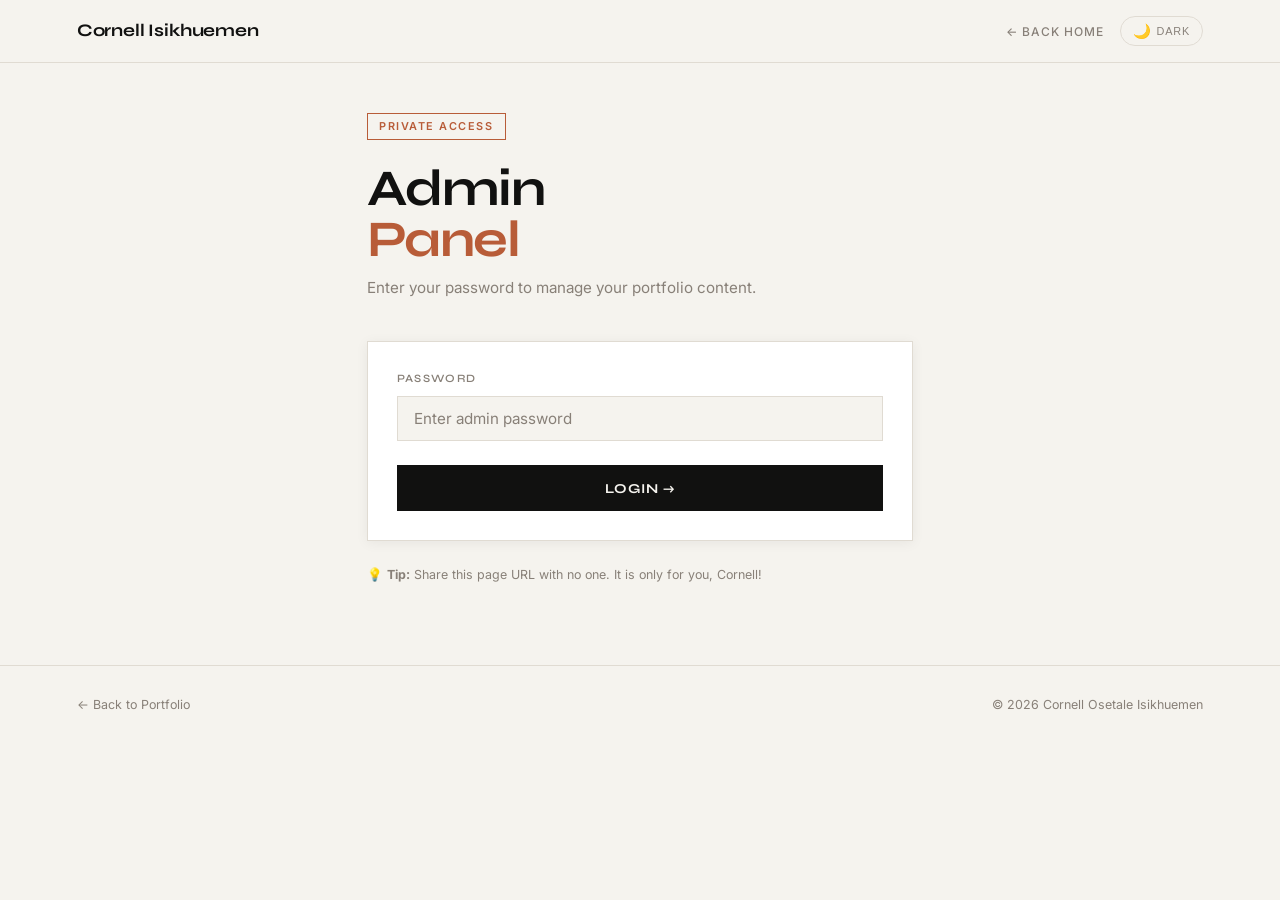
==== admin.html @ 1ab8e431 "Add files via upload" ====
<!DOCTYPE html>
<html lang="en" data-theme="light">
<head>
  <meta charset="UTF-8" />
  <meta name="viewport" content="width=device-width, initial-scale=1.0" />
  <title>Admin Panel | Korncept</title>
  <!-- No index by search engines -->
  <meta name="robots" content="noindex, nofollow" />
  <link href="https://fonts.googleapis.com/css2?family=Syne:wght@400;500;600;700&family=Inter:wght@300;400;500&display=swap" rel="stylesheet" />

  <style>
    :root {
      --ink:        #111110;
      --paper:      #f5f3ee;
      --surface:    #ffffff;
      --accent:     #b85c38;
      --accent-dim: rgba(184,92,56,0.08);
      --muted:      #888078;
      --rule:       #e0dbd2;
      --nav-bg:     rgba(245,243,238,0.94);
      --ok:         #1e6641; --ok-bg: #edf7f1;
      --bad:        #7a1e1e; --bad-bg: #fdeaea;
      --display: 'Syne', system-ui, sans-serif;
      --body:    'Inter', system-ui, sans-serif;
      --shadow:  0 2px 12px rgba(0,0,0,0.06);
    }
    [data-theme="dark"] {
      --ink:        #f0ece3; --paper:   #0d0d0c; --surface: #1a1917;
      --accent:     #d4764e; --accent-dim: rgba(212,118,78,0.1);
      --muted:      #8a8278; --rule:    #2a2926; --nav-bg:  rgba(13,13,12,0.94);
      --ok:  #3aaa6a; --ok-bg:  #0d2318;
      --bad: #d45050; --bad-bg: #200c0c;
    }
    *, *::before, *::after { box-sizing: border-box; margin: 0; padding: 0; }
    html { scroll-behavior: smooth; }
    body { background: var(--paper); color: var(--ink); font-family: var(--body); font-size: 16px; line-height: 1.6; transition: background 0.3s, color 0.3s; min-height: 100vh; }

    /* ── NAV ── */
    nav { position: fixed; top: 0; left: 0; right: 0; display: flex; justify-content: space-between; align-items: center; padding: 1rem 6vw; background: var(--nav-bg); backdrop-filter: blur(10px); border-bottom: 1px solid var(--rule); z-index: 100; }
    .nav-logo { font-family: var(--display); font-size: 1.1rem; font-weight: 700; color: var(--ink); text-decoration: none; letter-spacing: -0.01em; }
    .nav-right { display: flex; align-items: center; gap: 1rem; }
    .nav-back { font-size: 0.75rem; font-weight: 500; letter-spacing: 0.08em; text-transform: uppercase; color: var(--muted); text-decoration: none; transition: color 0.2s; }
    .nav-back:hover { color: var(--accent); }
    .theme-toggle { background: none; border: 1px solid var(--rule); border-radius: 100px; padding: 0.35rem 0.75rem; cursor: pointer; font-size: 0.9rem; color: var(--ink); display: flex; align-items: center; gap: 0.35rem; transition: border-color 0.2s; }
    .theme-toggle:hover { border-color: var(--accent); }
    .toggle-label { font-size: 0.68rem; font-weight: 500; letter-spacing: 0.08em; text-transform: uppercase; color: var(--muted); }

    /* ── LAYOUT ── */
    main { padding: 7rem 6vw 5rem; max-width: 700px; margin: 0 auto; }

    /* ── LOGIN SCREEN ── */
    .screen { display: none; }
    .screen.active { display: block; }

    .page-tag { display: inline-block; font-size: 0.68rem; font-weight: 600; letter-spacing: 0.14em; text-transform: uppercase; color: var(--accent); border: 1px solid var(--accent); padding: 0.25rem 0.7rem; margin-bottom: 1.4rem; }
    .page-title { font-family: var(--display); font-size: clamp(2rem, 7vw, 3.2rem); font-weight: 700; letter-spacing: -0.03em; line-height: 1; margin-bottom: 0.7rem; }
    .page-title .accent { color: var(--accent); }
    .page-sub { font-size: 0.95rem; color: var(--muted); margin-bottom: 2.5rem; }

    /* ── CARD ── */
    .card { background: var(--surface); border: 1px solid var(--rule); padding: 1.8rem; margin-bottom: 1.5rem; box-shadow: var(--shadow); }

    /* ── FORM ELEMENTS ── */
    .field-label { font-family: var(--display); font-size: 0.7rem; font-weight: 600; letter-spacing: 0.12em; text-transform: uppercase; color: var(--muted); margin-bottom: 0.5rem; display: block; }
    .field-input { width: 100%; background: var(--paper); border: 1px solid var(--rule); color: var(--ink); font-family: var(--body); font-size: 0.95rem; padding: 0.75rem 1rem; outline: none; transition: border-color 0.2s; margin-bottom: 1rem; }
    .field-input:focus { border-color: var(--accent); }
    .field-input::placeholder { color: var(--muted); }
    textarea.field-input { resize: vertical; min-height: 80px; }

    /* ── BUTTONS ── */
    .btn-primary { width: 100%; padding: 0.9rem; background: var(--ink); color: var(--paper); font-family: var(--display); font-size: 0.85rem; font-weight: 700; letter-spacing: 0.06em; text-transform: uppercase; border: none; cursor: pointer; transition: background 0.2s; margin-top: 0.5rem; }
    .btn-primary:hover { background: var(--accent); }
    .btn-secondary { padding: 0.6rem 1.2rem; background: none; border: 1px solid var(--rule); color: var(--muted); font-family: var(--display); font-size: 0.72rem; font-weight: 600; letter-spacing: 0.08em; text-transform: uppercase; cursor: pointer; transition: all 0.2s; }
    .btn-secondary:hover { border-color: var(--accent); color: var(--accent); }
    .btn-danger { border-color: var(--bad); color: var(--bad); }
    .btn-danger:hover { background: var(--bad); color: white; border-color: var(--bad); }

    /* ── ALERT ── */
    .alert { padding: 0.8rem 1rem; font-size: 0.85rem; border-left: 3px solid; margin-bottom: 1rem; display: none; }
    .alert.visible { display: block; }
    .alert-ok  { background: var(--ok-bg);  border-color: var(--ok);  color: var(--ok); }
    .alert-bad { background: var(--bad-bg); border-color: var(--bad); color: var(--bad); }

    /* ── TABS ── */
    .tabs { display: flex; border-bottom: 1px solid var(--rule); margin-bottom: 2rem; }
    .tab-btn { background: none; border: none; border-bottom: 2px solid transparent; padding: 0.7rem 1.2rem; font-family: var(--display); font-size: 0.75rem; font-weight: 600; letter-spacing: 0.08em; text-transform: uppercase; color: var(--muted); cursor: pointer; margin-bottom: -1px; transition: all 0.2s; }
    .tab-btn.active { color: var(--accent); border-bottom-color: var(--accent); }
    .tab-panel { display: none; }
    .tab-panel.active { display: block; }

    /* ── SECTION TITLE ── */
    .section-title { font-family: var(--display); font-size: 1rem; font-weight: 700; letter-spacing: -0.02em; margin-bottom: 1.2rem; color: var(--ink); }

    /* ── IMAGE PREVIEW ── */
    .img-preview { width: 100%; aspect-ratio: 16/9; background: var(--paper); border: 1px dashed var(--rule); display: flex; align-items: center; justify-content: center; margin-bottom: 1rem; overflow: hidden; cursor: pointer; transition: border-color 0.2s; }
    .img-preview:hover { border-color: var(--accent); }
    .img-preview img { width: 100%; height: 100%; object-fit: cover; display: block; }
    .img-preview-placeholder { text-align: center; color: var(--muted); font-size: 0.85rem; }
    .img-preview-placeholder span { font-size: 2rem; display: block; margin-bottom: 0.5rem; }

    /* ── CATEGORY PILLS ── */
    .pill-row { display: flex; gap: 0.4rem; flex-wrap: wrap; margin-bottom: 1rem; }
    .pill { padding: 0.35rem 0.8rem; background: var(--paper); border: 1px solid var(--rule); color: var(--muted); font-family: var(--display); font-size: 0.68rem; font-weight: 600; letter-spacing: 0.08em; text-transform: uppercase; cursor: pointer; transition: all 0.15s; }
    .pill:hover { border-color: var(--accent); color: var(--accent); }
    .pill.active { background: var(--accent); border-color: var(--accent); color: white; }

    /* ── ITEMS LIST ── */
    .items-list { display: flex; flex-direction: column; gap: 0.8rem; }
    .item-row { display: flex; justify-content: space-between; align-items: center; padding: 0.9rem 1rem; background: var(--surface); border: 1px solid var(--rule); gap: 1rem; }
    .item-info { flex: 1; min-width: 0; }
    .item-name { font-family: var(--display); font-size: 0.9rem; font-weight: 600; white-space: nowrap; overflow: hidden; text-overflow: ellipsis; }
    .item-meta { font-size: 0.72rem; color: var(--muted); margin-top: 0.2rem; }
    .item-thumb { width: 52px; height: 52px; object-fit: cover; flex-shrink: 0; border: 1px solid var(--rule); }
    .item-actions { display: flex; gap: 0.4rem; flex-shrink: 0; }

    /* ── LINK ITEMS ── */
    .link-row { display: flex; justify-content: space-between; align-items: center; padding: 0.9rem 1rem; background: var(--surface); border: 1px solid var(--rule); gap: 1rem; }
    .link-info { flex: 1; min-width: 0; }
    .link-name { font-family: var(--display); font-size: 0.9rem; font-weight: 600; }
    .link-url  { font-size: 0.72rem; color: var(--accent); white-space: nowrap; overflow: hidden; text-overflow: ellipsis; }

    /* ── EMPTY STATE ── */
    .empty-state { text-align: center; padding: 2.5rem; color: var(--muted); font-size: 0.85rem; font-style: italic; border: 1px dashed var(--rule); }

    /* ── LOGOUT ── */
    .logout-row { display: flex; justify-content: space-between; align-items: center; margin-top: 3rem; padding-top: 1.5rem; border-top: 1px solid var(--rule); }
    .logout-info { font-size: 0.8rem; color: var(--muted); }

    footer { border-top: 1px solid var(--rule); padding: 1.8rem 6vw; display: flex; justify-content: space-between; align-items: center; font-size: 0.78rem; color: var(--muted); }
    :focus-visible { outline: 2px solid var(--accent); outline-offset: 3px; }
    .hidden { display: none !important; }
  </style>
</head>
<body>

  <nav>
    <a href="index.html" class="nav-logo">Cornell Isikhuemen</a>
    <div class="nav-right">
      <a href="index.html" class="nav-back">← Back Home</a>
      <button class="theme-toggle" id="themeToggle" aria-label="Toggle dark mode">
        <span id="themeIcon" aria-hidden="true">🌙</span>
        <span class="toggle-label" id="themeLabel">Dark</span>
      </button>
    </div>
  </nav>

  <main>

    <!-- ══ LOGIN SCREEN ══ -->
    <div class="screen active" id="screen-login">
      <div class="page-tag">Private Access</div>
      <h1 class="page-title">Admin<br/><span class="accent">Panel</span></h1>
      <p class="page-sub">Enter your password to manage your portfolio content.</p>

      <div class="card">
        <div class="alert alert-bad" id="login-error">❌ Incorrect password. Please try again.</div>
        <label class="field-label" for="passwordInput">Password</label>
        <input class="field-input" type="password" id="passwordInput" placeholder="Enter admin password" aria-label="Admin password" />
        <button class="btn-primary" onclick="login()">Login →</button>
      </div>

      <p style="font-size:0.78rem; color:var(--muted); margin-top:1rem;">
        💡 <strong>Tip:</strong> Share this page URL with no one. It is only for you, Cornell!
      </p>
    </div>

    <!-- ══ ADMIN DASHBOARD ══ -->
    <div class="screen" id="screen-admin">
      <div class="page-tag">Admin Dashboard</div>
      <h1 class="page-title">Manage<br/><span class="accent">Content</span></h1>
      <p class="page-sub">Add new portfolio items, links, and manage your existing content below.</p>

      <!-- TABS -->
      <div class="tabs">
        <button class="tab-btn active" onclick="switchTab('portfolio')" id="tab-portfolio">🖼️ Portfolio</button>
        <button class="tab-btn" onclick="switchTab('links')"     id="tab-links">🔗 Links</button>
        <button class="tab-btn" onclick="switchTab('manage')"    id="tab-manage">⚙️ Manage</button>
      </div>

      <!-- ── PORTFOLIO TAB ── -->
      <div class="tab-panel active" id="panel-portfolio">
        <div class="section-title">Add New Portfolio Item</div>
        <div class="card">

          <!-- Image upload -->
          <label class="field-label">Portfolio Image</label>
          <div class="img-preview" id="imgPreview" onclick="document.getElementById('imgUpload').click()" aria-label="Click to upload image">
            <div class="img-preview-placeholder">
              <span>📸</span>
              Click to upload an image
            </div>
          </div>
          <input type="file" id="imgUpload" accept="image/*" class="hidden" onchange="previewImage(event)" aria-label="Upload portfolio image" />

          <label class="field-label" for="itemTitle">Title</label>
          <input class="field-input" type="text" id="itemTitle" placeholder="e.g. Brand Identity — Korncept" />

          <label class="field-label">Category</label>
          <div class="pill-row" id="categoryPills" role="group" aria-label="Select category">
            <button class="pill active" data-cat="photography"  onclick="selectCat(this)">Photography</button>
            <button class="pill"        data-cat="design"       onclick="selectCat(this)">Graphic Design</button>
            <button class="pill"        data-cat="research"     onclick="selectCat(this)">Research</button>
            <button class="pill"        data-cat="dev"          onclick="selectCat(this)">Development</button>
          </div>

          <label class="field-label" for="itemCaption">Caption / Description</label>
          <textarea class="field-input" id="itemCaption" placeholder="Short description shown in the lightbox..."></textarea>

          <div class="alert alert-ok"  id="portfolio-success">✅ Portfolio item added successfully!</div>
          <div class="alert alert-bad" id="portfolio-error">❌ Please fill in the title and upload an image.</div>

          <button class="btn-primary" onclick="addPortfolioItem()">Add to Portfolio →</button>
        </div>

        <!-- HOW IT WORKS NOTE -->
        <div class="card" style="background:var(--accent-dim); border-color:var(--accent);">
          <div class="section-title" style="color:var(--accent);">📌 How Adding Works</div>
          <p style="font-size:0.85rem; color:var(--muted); line-height:1.7;">
            When you add a portfolio item here, it saves to your browser's local storage and appears on your homepage immediately when you visit it from <strong>this same device and browser.</strong><br/><br/>
            To make it permanent for all visitors, download the generated code snippet below and add it to your <code>index.html</code> on GitHub. I'll generate it for you automatically! 😄
          </p>
        </div>

        <!-- GENERATED SNIPPET -->
        <div id="snippetSection" class="hidden">
          <div class="section-title">Generated Code Snippet</div>
          <div class="card">
            <p style="font-size:0.82rem;color:var(--muted);margin-bottom:1rem;">Copy this and add it inside the <code>.portfolio-grid</code> div in your <code>index.html</code>:</p>
            <textarea class="field-input" id="snippetOutput" rows="8" readonly style="font-family:monospace;font-size:0.75rem;"></textarea>
            <button class="btn-secondary" onclick="copySnippet()" style="margin-top:0.8rem;">📋 Copy Snippet</button>
          </div>
        </div>
      </div>

      <!-- ── LINKS TAB ── -->
      <div class="tab-panel" id="panel-links">
        <div class="section-title">Add New Link</div>
        <div class="card">
          <label class="field-label" for="linkName">Link Name</label>
          <input class="field-input" type="text" id="linkName" placeholder="e.g. My Behance Profile" />

          <label class="field-label" for="linkUrl">URL</label>
          <input class="field-input" type="url" id="linkUrl" placeholder="https://behance.net/yourprofile" />

          <label class="field-label" for="linkDesc">Description (optional)</label>
          <input class="field-input" type="text" id="linkDesc" placeholder="e.g. View my graphic design portfolio" />

          <label class="field-label">Link Type</label>
          <div class="pill-row" id="linkTypePills" role="group" aria-label="Select link type">
            <button class="pill active" data-type="social"    onclick="selectLinkType(this)">Social Media</button>
            <button class="pill"        data-type="portfolio" onclick="selectLinkType(this)">Portfolio</button>
            <button class="pill"        data-type="research"  onclick="selectLinkType(this)">Research</button>
            <button class="pill"        data-type="other"     onclick="selectLinkType(this)">Other</button>
          </div>

          <div class="alert alert-ok"  id="link-success">✅ Link saved successfully!</div>
          <div class="alert alert-bad" id="link-error">❌ Please enter a name and valid URL.</div>

          <button class="btn-primary" onclick="addLink()">Save Link →</button>
        </div>

        <!-- SAVED LINKS -->
        <div class="section-title" style="margin-top:2rem;">Saved Links</div>
        <div id="linksList">
          <div class="empty-state">No links saved yet — add your first one above!</div>
        </div>
      </div>

      <!-- ── MANAGE TAB ── -->
      <div class="tab-panel" id="panel-manage">
        <div class="section-title">Portfolio Items</div>
        <div id="manageList">
          <div class="empty-state">No items added yet — go to the Portfolio tab to add your first item!</div>
        </div>

        <div style="margin-top:2.5rem; padding-top:1.5rem; border-top:1px solid var(--rule);">
          <div class="section-title" style="color:var(--bad);">Danger Zone</div>
          <p style="font-size:0.82rem;color:var(--muted);margin-bottom:1rem;">Clear all admin-added content from this browser. This cannot be undone!</p>
          <button class="btn-secondary btn-danger" onclick="clearAll()">🗑️ Clear All Admin Content</button>
        </div>
      </div>

      <!-- LOGOUT -->
      <div class="logout-row">
        <span class="logout-info">Logged in as Cornell Isikhuemen</span>
        <button class="btn-secondary btn-danger" onclick="logout()">Logout</button>
      </div>
    </div>

  </main>

  <footer>
    <a href="index.html" style="color:var(--muted);text-decoration:none;font-size:0.78rem;transition:color 0.2s" onmouseover="this.style.color='var(--accent)'" onmouseout="this.style.color='var(--muted)'">← Back to Portfolio</a>
    <span>© 2026 Cornell Osetale Isikhuemen</span>
  </footer>

  <script>

    /* ══ THEME ══ */
    const html = document.documentElement;
    const savedTheme = localStorage.getItem('theme') || 'light';
    html.setAttribute('data-theme', savedTheme);
    updateToggleUI(savedTheme);
    document.getElementById('themeToggle').addEventListener('click', () => {
      const next = html.getAttribute('data-theme') === 'light' ? 'dark' : 'light';
      html.setAttribute('data-theme', next);
      localStorage.setItem('theme', next);
      updateToggleUI(next);
    });
    function updateToggleUI(t) {
      document.getElementById('themeIcon').textContent  = t === 'dark' ? '☀️' : '🌙';
      document.getElementById('themeLabel').textContent = t === 'dark' ? 'Light' : 'Dark';
    }

    /* ══ PASSWORD ══ */
    // Change this to your own password!
    const ADMIN_PASSWORD = 'Korncept2026';

    function login() {
      const pw = document.getElementById('passwordInput').value;
      if (pw === ADMIN_PASSWORD) {
        localStorage.setItem('admin_auth', 'true');
        showScreen('screen-admin');
        renderAll();
      } else {
        document.getElementById('login-error').classList.add('visible');
        document.getElementById('passwordInput').value = '';
      }
    }

    // Allow Enter key to login
    document.getElementById('passwordInput').addEventListener('keydown', e => {
      if (e.key === 'Enter') login();
    });

    function logout() {
      if (!confirm('Are you sure you want to logout?')) return;
      localStorage.removeItem('admin_auth');
      showScreen('screen-login');
    }

    // Auto-login if already authenticated
    if (localStorage.getItem('admin_auth') === 'true') {
      showScreen('screen-admin');
      renderAll();
    }

    /* ══ SCREEN SWITCH ══ */
    function showScreen(id) {
      document.querySelectorAll('.screen').forEach(s => s.classList.remove('active'));
      document.getElementById(id).classList.add('active');
    }

    /* ══ TABS ══ */
    function switchTab(tab) {
      document.querySelectorAll('.tab-btn').forEach(b => b.classList.remove('active'));
      document.querySelectorAll('.tab-panel').forEach(p => p.classList.remove('active'));
      document.getElementById('tab-' + tab).classList.add('active');
      document.getElementById('panel-' + tab).classList.add('active');
      if (tab === 'manage') renderManage();
    }

    /* ══ CATEGORY PILLS ══ */
    let selectedCat = 'photography';
    function selectCat(el) {
      document.querySelectorAll('#categoryPills .pill').forEach(p => p.classList.remove('active'));
      el.classList.add('active');
      selectedCat = el.getAttribute('data-cat');
    }

    let selectedLinkType = 'social';
    function selectLinkType(el) {
      document.querySelectorAll('#linkTypePills .pill').forEach(p => p.classList.remove('active'));
      el.classList.add('active');
      selectedLinkType = el.getAttribute('data-type');
    }

    /* ══ IMAGE PREVIEW ══ */
    let uploadedImageData = null;
    let uploadedImageName = '';

    function previewImage(event) {
      const file = event.target.files[0];
      if (!file) return;
      uploadedImageName = file.name;
      const reader = new FileReader();
      reader.onload = (e) => {
        uploadedImageData = e.target.result;
        const preview = document.getElementById('imgPreview');
        preview.innerHTML = '<img src="' + uploadedImageData + '" alt="Preview" />';
      };
      reader.readAsDataURL(file);
    }

    /* ══ ADD PORTFOLIO ITEM ══ */
    function addPortfolioItem() {
      const title   = document.getElementById('itemTitle').value.trim();
      const caption = document.getElementById('itemCaption').value.trim();

      hideAlerts('portfolio');

      if (!title || !uploadedImageData) {
        document.getElementById('portfolio-error').classList.add('visible');
        return;
      }

      const items = getItems();
      const id    = 'item_' + Date.now();

      items.push({
        id, title, caption,
        category: selectedCat,
        image: uploadedImageData,
        imageName: uploadedImageName,
        createdAt: new Date().toLocaleDateString()
      });

      saveItems(items);
      generateSnippet(items[items.length - 1]);

      // Reset form
      document.getElementById('itemTitle').value   = '';
      document.getElementById('itemCaption').value = '';
      document.getElementById('imgPreview').innerHTML = '<div class="img-preview-placeholder"><span>📸</span>Click to upload an image</div>';
      document.getElementById('imgUpload').value   = '';
      uploadedImageData = null;
      uploadedImageName = '';

      document.getElementById('portfolio-success').classList.add('visible');
      setTimeout(() => hideAlerts('portfolio'), 4000);
    }

    /* ══ GENERATE CODE SNIPPET ══ */
    function generateSnippet(item) {
      const catLabels = { photography:'Photography', design:'Graphic Design', research:'Research', dev:'Development' };
      const snippet = `<div class="portfolio-card reveal" data-category="${item.category}" data-img="images/${item.imageName}" data-caption="${item.caption || item.title}" aria-label="View ${item.title}">
  <div class="portfolio-thumb">
    <img src="images/${item.imageName}" alt="${item.title}" />
  </div>
  <div class="portfolio-info">
    <div class="portfolio-category">${catLabels[item.category] || item.category}</div>
    <div class="portfolio-title">${item.title}</div>
  </div>
</div>`;

      document.getElementById('snippetOutput').value = snippet;
      document.getElementById('snippetSection').classList.remove('hidden');
      document.getElementById('snippetSection').scrollIntoView({ behavior: 'smooth' });
    }

    function copySnippet() {
      const ta = document.getElementById('snippetOutput');
      ta.select();
      document.execCommand('copy');
      alert('✅ Snippet copied! Paste it into your index.html portfolio grid.');
    }

    /* ══ ADD LINK ══ */
    function addLink() {
      const name = document.getElementById('linkName').value.trim();
      const url  = document.getElementById('linkUrl').value.trim();
      const desc = document.getElementById('linkDesc').value.trim();

      hideAlerts('link');

      if (!name || !url || !url.startsWith('http')) {
        document.getElementById('link-error').classList.add('visible');
        return;
      }

      const links = getLinks();
      links.push({ id: 'link_' + Date.now(), name, url, desc, type: selectedLinkType, createdAt: new Date().toLocaleDateString() });
      saveLinks(links);
      renderLinks();

      document.getElementById('linkName').value = '';
      document.getElementById('linkUrl').value  = '';
      document.getElementById('linkDesc').value = '';

      document.getElementById('link-success').classList.add('visible');
      setTimeout(() => hideAlerts('link'), 3000);
    }

    /* ══ RENDER LINKS ══ */
    function renderLinks() {
      const links = getLinks();
      const el    = document.getElementById('linksList');
      if (!links.length) {
        el.innerHTML = '<div class="empty-state">No links saved yet — add your first one above!</div>';
        return;
      }
      el.innerHTML = links.map(l => `
        <div class="link-row">
          <div class="link-info">
            <div class="link-name">${l.name}</div>
            <div class="link-url">${l.url}</div>
            ${l.desc ? '<div style="font-size:0.72rem;color:var(--muted);margin-top:0.2rem;">' + l.desc + '</div>' : ''}
          </div>
          <div style="display:flex;gap:0.4rem;flex-shrink:0;">
            <a href="${l.url}" target="_blank" rel="noopener" class="btn-secondary" style="text-decoration:none;">Visit</a>
            <button class="btn-secondary btn-danger" onclick="deleteLink('${l.id}')">✕</button>
          </div>
        </div>
      `).join('');
    }

    function deleteLink(id) {
      if (!confirm('Delete this link?')) return;
      saveLinks(getLinks().filter(l => l.id !== id));
      renderLinks();
    }

    /* ══ RENDER MANAGE ══ */
    function renderManage() {
      const items = getItems();
      const el    = document.getElementById('manageList');
      if (!items.length) {
        el.innerHTML = '<div class="empty-state">No items added yet — go to the Portfolio tab to add your first item!</div>';
        return;
      }
      el.innerHTML = items.map(item => `
        <div class="item-row">
          <img class="item-thumb" src="${item.image}" alt="${item.title}" />
          <div class="item-info">
            <div class="item-name">${item.title}</div>
            <div class="item-meta">${item.category} · Added ${item.createdAt}</div>
          </div>
          <div class="item-actions">
            <button class="btn-secondary" onclick="reSnippet('${item.id}')">Code</button>
            <button class="btn-secondary btn-danger" onclick="deleteItem('${item.id}')">✕</button>
          </div>
        </div>
      `).join('');
    }

    function deleteItem(id) {
      if (!confirm('Remove this portfolio item?')) return;
      saveItems(getItems().filter(i => i.id !== id));
      renderManage();
    }

    function reSnippet(id) {
      const item = getItems().find(i => i.id === id);
      if (item) { generateSnippet(item); switchTab('portfolio'); }
    }

    /* ══ CLEAR ALL ══ */
    function clearAll() {
      if (!confirm('Are you absolutely sure? This will delete ALL admin-added items and links from this browser!')) return;
      localStorage.removeItem('admin_portfolio_items');
      localStorage.removeItem('admin_links');
      renderManage();
      renderLinks();
      alert('All admin content cleared.');
    }

    /* ══ STORAGE ══ */
    function getItems()    { return JSON.parse(localStorage.getItem('admin_portfolio_items') || '[]'); }
    function saveItems(d)  { localStorage.setItem('admin_portfolio_items', JSON.stringify(d)); }
    function getLinks()    { return JSON.parse(localStorage.getItem('admin_links') || '[]'); }
    function saveLinks(d)  { localStorage.setItem('admin_links', JSON.stringify(d)); }

    function renderAll()   { renderLinks(); renderManage(); }

    /* ══ HIDE ALERTS ══ */
    function hideAlerts(prefix) {
      document.getElementById(prefix + '-success')?.classList.remove('visible');
      document.getElementById(prefix + '-error')?.classList.remove('visible');
    }

  </script>
</body>
</html>
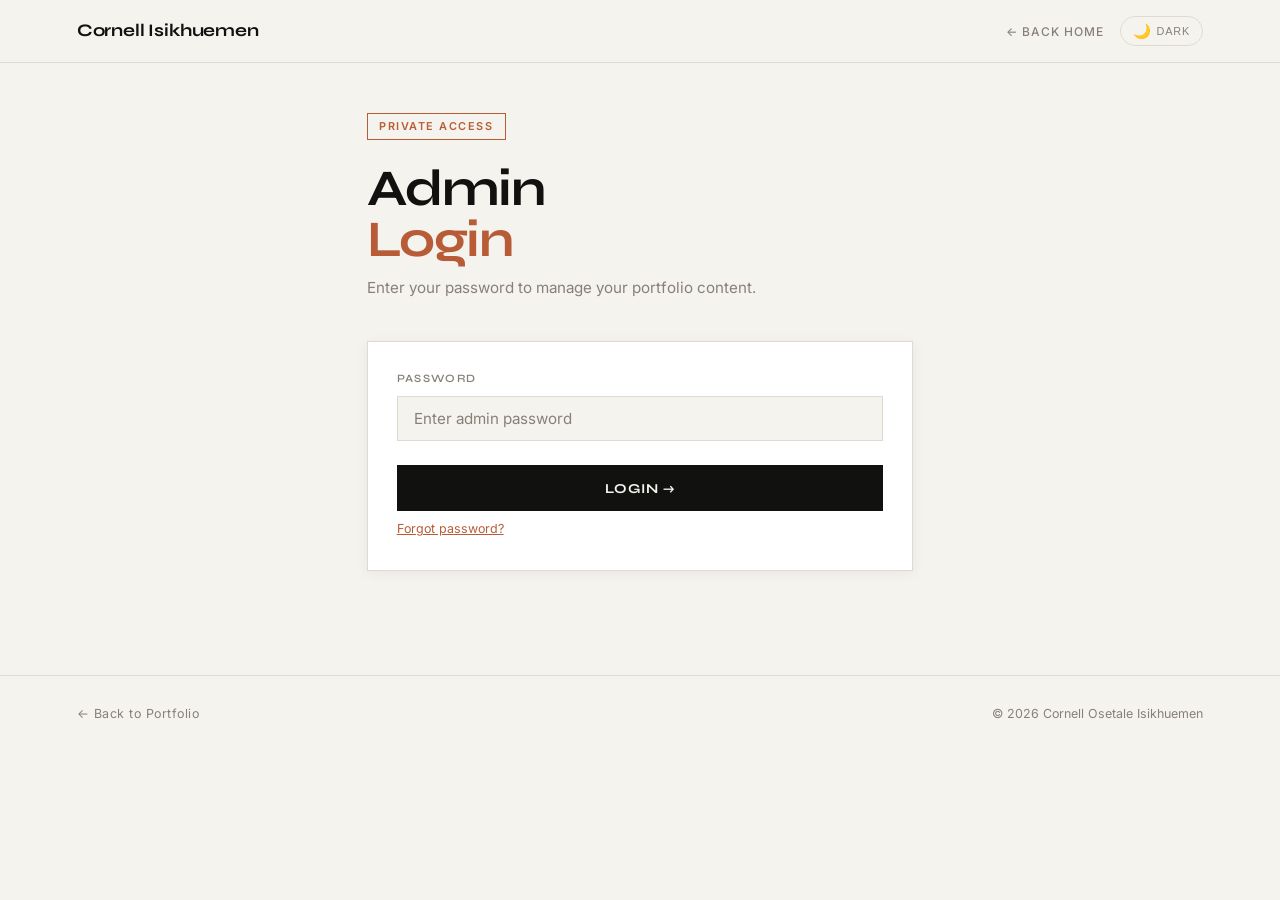
==== commit b1e80b8e: "Included Security features" ====
--- a/admin.html
+++ b/admin.html
@@ -4,7 +4,6 @@
   <meta charset="UTF-8" />
   <meta name="viewport" content="width=device-width, initial-scale=1.0" />
   <title>Admin Panel | Korncept</title>
-  <!-- No index by search engines -->
   <meta name="robots" content="noindex, nofollow" />
   <link href="https://fonts.googleapis.com/css2?family=Syne:wght@400;500;600;700&family=Inter:wght@300;400;500&display=swap" rel="stylesheet" />
 
@@ -18,18 +17,22 @@
       --muted:      #888078;
       --rule:       #e0dbd2;
       --nav-bg:     rgba(245,243,238,0.94);
-      --ok:         #1e6641; --ok-bg: #edf7f1;
+      --ok:         #1e6641; --ok-bg:  #edf7f1;
       --bad:        #7a1e1e; --bad-bg: #fdeaea;
+      --warn:       #7a4f10; --warn-bg:#fdf3e3;
+      --info:       #1a3f6f; --info-bg:#e8f0fb;
       --display: 'Syne', system-ui, sans-serif;
       --body:    'Inter', system-ui, sans-serif;
       --shadow:  0 2px 12px rgba(0,0,0,0.06);
     }
     [data-theme="dark"] {
-      --ink:        #f0ece3; --paper:   #0d0d0c; --surface: #1a1917;
+      --ink:        #f0ece3; --paper:      #0d0d0c; --surface:    #1a1917;
       --accent:     #d4764e; --accent-dim: rgba(212,118,78,0.1);
-      --muted:      #8a8278; --rule:    #2a2926; --nav-bg:  rgba(13,13,12,0.94);
-      --ok:  #3aaa6a; --ok-bg:  #0d2318;
-      --bad: #d45050; --bad-bg: #200c0c;
+      --muted:      #8a8278; --rule:       #2a2926; --nav-bg:     rgba(13,13,12,0.94);
+      --ok:  #3aaa6a; --ok-bg:   #0d2318;
+      --bad: #d45050; --bad-bg:  #200c0c;
+      --warn:#c9882a; --warn-bg: #1f1508;
+      --info:#5a8fd4; --info-bg: #091529;
     }
     *, *::before, *::after { box-sizing: border-box; margin: 0; padding: 0; }
     html { scroll-behavior: smooth; }
@@ -48,10 +51,11 @@
     /* ── LAYOUT ── */
     main { padding: 7rem 6vw 5rem; max-width: 700px; margin: 0 auto; }
 
-    /* ── LOGIN SCREEN ── */
+    /* ── SCREENS ── */
     .screen { display: none; }
     .screen.active { display: block; }
 
+    /* ── HEADER ── */
     .page-tag { display: inline-block; font-size: 0.68rem; font-weight: 600; letter-spacing: 0.14em; text-transform: uppercase; color: var(--accent); border: 1px solid var(--accent); padding: 0.25rem 0.7rem; margin-bottom: 1.4rem; }
     .page-title { font-family: var(--display); font-size: clamp(2rem, 7vw, 3.2rem); font-weight: 700; letter-spacing: -0.03em; line-height: 1; margin-bottom: 0.7rem; }
     .page-title .accent { color: var(--accent); }
@@ -60,30 +64,42 @@
     /* ── CARD ── */
     .card { background: var(--surface); border: 1px solid var(--rule); padding: 1.8rem; margin-bottom: 1.5rem; box-shadow: var(--shadow); }
 
-    /* ── FORM ELEMENTS ── */
+    /* ── FORM ── */
     .field-label { font-family: var(--display); font-size: 0.7rem; font-weight: 600; letter-spacing: 0.12em; text-transform: uppercase; color: var(--muted); margin-bottom: 0.5rem; display: block; }
     .field-input { width: 100%; background: var(--paper); border: 1px solid var(--rule); color: var(--ink); font-family: var(--body); font-size: 0.95rem; padding: 0.75rem 1rem; outline: none; transition: border-color 0.2s; margin-bottom: 1rem; }
     .field-input:focus { border-color: var(--accent); }
     .field-input::placeholder { color: var(--muted); }
     textarea.field-input { resize: vertical; min-height: 80px; }
+    .field-row { display: grid; grid-template-columns: 1fr 1fr; gap: 0.8rem; }
 
     /* ── BUTTONS ── */
     .btn-primary { width: 100%; padding: 0.9rem; background: var(--ink); color: var(--paper); font-family: var(--display); font-size: 0.85rem; font-weight: 700; letter-spacing: 0.06em; text-transform: uppercase; border: none; cursor: pointer; transition: background 0.2s; margin-top: 0.5rem; }
     .btn-primary:hover { background: var(--accent); }
-    .btn-secondary { padding: 0.6rem 1.2rem; background: none; border: 1px solid var(--rule); color: var(--muted); font-family: var(--display); font-size: 0.72rem; font-weight: 600; letter-spacing: 0.08em; text-transform: uppercase; cursor: pointer; transition: all 0.2s; }
+    .btn-secondary { padding: 0.55rem 1rem; background: none; border: 1px solid var(--rule); color: var(--muted); font-family: var(--display); font-size: 0.7rem; font-weight: 600; letter-spacing: 0.08em; text-transform: uppercase; cursor: pointer; transition: all 0.2s; }
     .btn-secondary:hover { border-color: var(--accent); color: var(--accent); }
-    .btn-danger { border-color: var(--bad); color: var(--bad); }
-    .btn-danger:hover { background: var(--bad); color: white; border-color: var(--bad); }
-
-    /* ── ALERT ── */
+    .btn-danger { border-color: var(--bad) !important; color: var(--bad) !important; }
+    .btn-danger:hover { background: var(--bad) !important; color: white !important; }
+    .btn-edit  { border-color: var(--info) !important; color: var(--info) !important; }
+    .btn-edit:hover { background: var(--info) !important; color: white !important; }
+    .btn-ok    { border-color: var(--ok) !important; color: var(--ok) !important; }
+    .btn-ok:hover { background: var(--ok) !important; color: white !important; }
+    .btn-row { display: flex; gap: 0.5rem; flex-wrap: wrap; }
+
+    /* ── ALERTS ── */
     .alert { padding: 0.8rem 1rem; font-size: 0.85rem; border-left: 3px solid; margin-bottom: 1rem; display: none; }
     .alert.visible { display: block; }
-    .alert-ok  { background: var(--ok-bg);  border-color: var(--ok);  color: var(--ok); }
-    .alert-bad { background: var(--bad-bg); border-color: var(--bad); color: var(--bad); }
+    .alert-ok   { background: var(--ok-bg);   border-color: var(--ok);   color: var(--ok); }
+    .alert-bad  { background: var(--bad-bg);  border-color: var(--bad);  color: var(--bad); }
+    .alert-warn { background: var(--warn-bg); border-color: var(--warn); color: var(--warn); }
+    .alert-info { background: var(--info-bg); border-color: var(--info); color: var(--info); }
+
+    /* ── FORGOT PW LINK ── */
+    .forgot-link { font-size: 0.78rem; color: var(--accent); cursor: pointer; text-decoration: underline; margin-top: 0.5rem; display: inline-block; }
+    .forgot-link:hover { opacity: 0.8; }
 
     /* ── TABS ── */
-    .tabs { display: flex; border-bottom: 1px solid var(--rule); margin-bottom: 2rem; }
-    .tab-btn { background: none; border: none; border-bottom: 2px solid transparent; padding: 0.7rem 1.2rem; font-family: var(--display); font-size: 0.75rem; font-weight: 600; letter-spacing: 0.08em; text-transform: uppercase; color: var(--muted); cursor: pointer; margin-bottom: -1px; transition: all 0.2s; }
+    .tabs { display: flex; border-bottom: 1px solid var(--rule); margin-bottom: 2rem; overflow-x: auto; }
+    .tab-btn { background: none; border: none; border-bottom: 2px solid transparent; padding: 0.7rem 1rem; font-family: var(--display); font-size: 0.72rem; font-weight: 600; letter-spacing: 0.08em; text-transform: uppercase; color: var(--muted); cursor: pointer; margin-bottom: -1px; transition: all 0.2s; white-space: nowrap; flex-shrink: 0; }
     .tab-btn.active { color: var(--accent); border-bottom-color: var(--accent); }
     .tab-panel { display: none; }
     .tab-panel.active { display: block; }
@@ -98,37 +114,64 @@
     .img-preview-placeholder { text-align: center; color: var(--muted); font-size: 0.85rem; }
     .img-preview-placeholder span { font-size: 2rem; display: block; margin-bottom: 0.5rem; }
 
-    /* ── CATEGORY PILLS ── */
+    /* ── PILLS ── */
     .pill-row { display: flex; gap: 0.4rem; flex-wrap: wrap; margin-bottom: 1rem; }
     .pill { padding: 0.35rem 0.8rem; background: var(--paper); border: 1px solid var(--rule); color: var(--muted); font-family: var(--display); font-size: 0.68rem; font-weight: 600; letter-spacing: 0.08em; text-transform: uppercase; cursor: pointer; transition: all 0.15s; }
     .pill:hover { border-color: var(--accent); color: var(--accent); }
     .pill.active { background: var(--accent); border-color: var(--accent); color: white; }
 
-    /* ── ITEMS LIST ── */
+    /* ── ITEM ROWS ── */
     .items-list { display: flex; flex-direction: column; gap: 0.8rem; }
-    .item-row { display: flex; justify-content: space-between; align-items: center; padding: 0.9rem 1rem; background: var(--surface); border: 1px solid var(--rule); gap: 1rem; }
+    .item-row { background: var(--surface); border: 1px solid var(--rule); overflow: hidden; }
+    .item-row-header { display: flex; align-items: center; gap: 1rem; padding: 0.9rem 1rem; }
+    .item-thumb { width: 52px; height: 52px; object-fit: cover; flex-shrink: 0; border: 1px solid var(--rule); }
     .item-info { flex: 1; min-width: 0; }
     .item-name { font-family: var(--display); font-size: 0.9rem; font-weight: 600; white-space: nowrap; overflow: hidden; text-overflow: ellipsis; }
     .item-meta { font-size: 0.72rem; color: var(--muted); margin-top: 0.2rem; }
-    .item-thumb { width: 52px; height: 52px; object-fit: cover; flex-shrink: 0; border: 1px solid var(--rule); }
     .item-actions { display: flex; gap: 0.4rem; flex-shrink: 0; }
 
-    /* ── LINK ITEMS ── */
-    .link-row { display: flex; justify-content: space-between; align-items: center; padding: 0.9rem 1rem; background: var(--surface); border: 1px solid var(--rule); gap: 1rem; }
+    /* ── INLINE EDIT PANEL ── */
+    .edit-panel { display: none; padding: 1.2rem; border-top: 1px solid var(--rule); background: var(--paper); }
+    .edit-panel.open { display: block; }
+    .edit-img-row { display: flex; align-items: center; gap: 1rem; margin-bottom: 1rem; }
+    .edit-thumb { width: 80px; height: 80px; object-fit: cover; border: 1px solid var(--rule); flex-shrink: 0; }
+    .edit-img-change { font-size: 0.72rem; color: var(--accent); cursor: pointer; text-decoration: underline; }
+
+    /* ── LINK ROWS ── */
+    .link-row { background: var(--surface); border: 1px solid var(--rule); overflow: hidden; }
+    .link-row-header { display: flex; align-items: center; gap: 1rem; padding: 0.9rem 1rem; }
     .link-info { flex: 1; min-width: 0; }
     .link-name { font-family: var(--display); font-size: 0.9rem; font-weight: 600; }
     .link-url  { font-size: 0.72rem; color: var(--accent); white-space: nowrap; overflow: hidden; text-overflow: ellipsis; }
 
-    /* ── EMPTY STATE ── */
+    /* ── CODE SNIPPET ── */
+    .snippet-area { font-family: monospace; font-size: 0.72rem; background: var(--paper); border: 1px solid var(--rule); padding: 1rem; width: 100%; resize: vertical; min-height: 120px; color: var(--ink); outline: none; }
+
+    /* ── PASSWORD STRENGTH ── */
+    .pw-strength { height: 3px; background: var(--rule); margin-bottom: 1rem; position: relative; }
+    .pw-strength-bar { height: 100%; width: 0%; transition: width 0.3s, background 0.3s; }
+
+    /* ── SECURITY Q ── */
+    .security-note { font-size: 0.78rem; color: var(--muted); margin-bottom: 1rem; font-style: italic; }
+
+    /* ── EMPTY ── */
     .empty-state { text-align: center; padding: 2.5rem; color: var(--muted); font-size: 0.85rem; font-style: italic; border: 1px dashed var(--rule); }
 
-    /* ── LOGOUT ── */
-    .logout-row { display: flex; justify-content: space-between; align-items: center; margin-top: 3rem; padding-top: 1.5rem; border-top: 1px solid var(--rule); }
+    /* ── LOGOUT ROW ── */
+    .logout-row { display: flex; justify-content: space-between; align-items: center; margin-top: 3rem; padding-top: 1.5rem; border-top: 1px solid var(--rule); flex-wrap: wrap; gap: 0.8rem; }
     .logout-info { font-size: 0.8rem; color: var(--muted); }
 
-    footer { border-top: 1px solid var(--rule); padding: 1.8rem 6vw; display: flex; justify-content: space-between; align-items: center; font-size: 0.78rem; color: var(--muted); }
+    footer { border-top: 1px solid var(--rule); padding: 1.8rem 6vw; display: flex; justify-content: space-between; align-items: center; font-size: 0.78rem; color: var(--muted); flex-wrap: wrap; gap: 0.5rem; }
+    .footer-back { color: var(--muted); text-decoration: none; font-size: 0.78rem; letter-spacing: 0.04em; transition: color 0.2s; }
+    .footer-back:hover { color: var(--accent); }
     :focus-visible { outline: 2px solid var(--accent); outline-offset: 3px; }
     .hidden { display: none !important; }
+    .divider { border: none; border-top: 1px solid var(--rule); margin: 1.5rem 0; }
+
+    @media (max-width: 480px) {
+      .field-row { grid-template-columns: 1fr; }
+      .item-actions { flex-direction: column; }
+    }
   </style>
 </head>
 <body>
@@ -146,96 +189,143 @@
 
   <main>
 
-    <!-- ══ LOGIN SCREEN ══ -->
+    <!-- ══════════════════════
+         SCREEN 1 — LOGIN
+    ══════════════════════ -->
     <div class="screen active" id="screen-login">
       <div class="page-tag">Private Access</div>
-      <h1 class="page-title">Admin<br/><span class="accent">Panel</span></h1>
+      <h1 class="page-title">Admin<br/><span class="accent">Login</span></h1>
       <p class="page-sub">Enter your password to manage your portfolio content.</p>
 
       <div class="card">
         <div class="alert alert-bad" id="login-error">❌ Incorrect password. Please try again.</div>
-        <label class="field-label" for="passwordInput">Password</label>
-        <input class="field-input" type="password" id="passwordInput" placeholder="Enter admin password" aria-label="Admin password" />
+        <label class="field-label" for="loginPassword">Password</label>
+        <input class="field-input" type="password" id="loginPassword" placeholder="Enter admin password" />
         <button class="btn-primary" onclick="login()">Login →</button>
+        <br/>
+        <span class="forgot-link" onclick="showScreen('screen-forgot')">Forgot password?</span>
       </div>
-
-      <p style="font-size:0.78rem; color:var(--muted); margin-top:1rem;">
-        💡 <strong>Tip:</strong> Share this page URL with no one. It is only for you, Cornell!
-      </p>
     </div>
 
-    <!-- ══ ADMIN DASHBOARD ══ -->
+    <!-- ══════════════════════
+         SCREEN 2 — FORGOT PASSWORD
+    ══════════════════════ -->
+    <div class="screen" id="screen-forgot">
+      <div class="page-tag">Account Recovery</div>
+      <h1 class="page-title">Forgot<br/><span class="accent">Password</span></h1>
+      <p class="page-sub">Answer your security question to reset your password.</p>
+
+      <div class="card">
+        <div class="alert alert-bad"  id="forgot-error">❌ Wrong answer. Please try again.</div>
+        <div class="alert alert-info" id="forgot-hint"></div>
+
+        <p class="security-note">Security Question: <strong id="secQDisplay"></strong></p>
+
+        <label class="field-label" for="secAnswer">Your Answer</label>
+        <input class="field-input" type="text" id="secAnswer" placeholder="Type your answer..." />
+
+        <button class="btn-primary" onclick="verifySecAnswer()">Verify Answer →</button>
+        <br/>
+        <span class="forgot-link" onclick="showScreen('screen-login')" style="margin-top:0.8rem; display:inline-block;">← Back to Login</span>
+      </div>
+    </div>
+
+    <!-- ══════════════════════
+         SCREEN 3 — RESET PASSWORD
+    ══════════════════════ -->
+    <div class="screen" id="screen-reset">
+      <div class="page-tag">Reset Password</div>
+      <h1 class="page-title">New<br/><span class="accent">Password</span></h1>
+      <p class="page-sub">Choose a strong new password for your admin panel.</p>
+
+      <div class="card">
+        <div class="alert alert-bad" id="reset-error">❌ Passwords do not match or are too short.</div>
+
+        <label class="field-label" for="newPw1">New Password</label>
+        <input class="field-input" type="password" id="newPw1" placeholder="At least 8 characters" oninput="checkPwStrength(this.value)" />
+        <div class="pw-strength"><div class="pw-strength-bar" id="pwStrengthBar"></div></div>
+
+        <label class="field-label" for="newPw2">Confirm New Password</label>
+        <input class="field-input" type="password" id="newPw2" placeholder="Repeat your new password" />
+
+        <button class="btn-primary" onclick="resetPassword()">Set New Password →</button>
+      </div>
+    </div>
+
+    <!-- ══════════════════════
+         SCREEN 4 — DASHBOARD
+    ══════════════════════ -->
     <div class="screen" id="screen-admin">
       <div class="page-tag">Admin Dashboard</div>
       <h1 class="page-title">Manage<br/><span class="accent">Content</span></h1>
-      <p class="page-sub">Add new portfolio items, links, and manage your existing content below.</p>
+      <p class="page-sub">Add, edit, and manage your portfolio items and links below.</p>
 
       <!-- TABS -->
       <div class="tabs">
         <button class="tab-btn active" onclick="switchTab('portfolio')" id="tab-portfolio">🖼️ Portfolio</button>
-        <button class="tab-btn" onclick="switchTab('links')"     id="tab-links">🔗 Links</button>
-        <button class="tab-btn" onclick="switchTab('manage')"    id="tab-manage">⚙️ Manage</button>
+        <button class="tab-btn"        onclick="switchTab('links')"     id="tab-links">🔗 Links</button>
+        <button class="tab-btn"        onclick="switchTab('manage')"    id="tab-manage">⚙️ Manage</button>
+        <button class="tab-btn"        onclick="switchTab('settings')"  id="tab-settings">🔐 Settings</button>
       </div>
 
       <!-- ── PORTFOLIO TAB ── -->
       <div class="tab-panel active" id="panel-portfolio">
-        <div class="section-title">Add New Portfolio Item</div>
+        <div class="section-title" id="portfolio-form-title">Add New Portfolio Item</div>
         <div class="card">
-
-          <!-- Image upload -->
-          <label class="field-label">Portfolio Image</label>
-          <div class="img-preview" id="imgPreview" onclick="document.getElementById('imgUpload').click()" aria-label="Click to upload image">
-            <div class="img-preview-placeholder">
-              <span>📸</span>
-              Click to upload an image
+          <input type="hidden" id="editingItemId" value="" />
+
+          <label class="field-label">Image</label>
+          <div class="img-preview" id="imgPreview" onclick="document.getElementById('imgUpload').click()">
+            <div class="img-preview-placeholder"><span>📸</span>Click to upload an image</div>
+          </div>
+          <input type="file" id="imgUpload" accept="image/*" class="hidden" onchange="previewImage(event)" />
+
+          <div class="field-row">
+            <div>
+              <label class="field-label" for="itemTitle">Title</label>
+              <input class="field-input" type="text" id="itemTitle" placeholder="e.g. Brand Identity" />
+            </div>
+            <div>
+              <label class="field-label">Category</label>
+              <div class="pill-row" id="categoryPills">
+                <button class="pill active" data-cat="photography" onclick="selectCat(this)">Photo</button>
+                <button class="pill" data-cat="design"      onclick="selectCat(this)">Design</button>
+                <button class="pill" data-cat="research"    onclick="selectCat(this)">Research</button>
+                <button class="pill" data-cat="dev"         onclick="selectCat(this)">Dev</button>
+              </div>
             </div>
           </div>
-          <input type="file" id="imgUpload" accept="image/*" class="hidden" onchange="previewImage(event)" aria-label="Upload portfolio image" />
-
-          <label class="field-label" for="itemTitle">Title</label>
-          <input class="field-input" type="text" id="itemTitle" placeholder="e.g. Brand Identity — Korncept" />
-
-          <label class="field-label">Category</label>
-          <div class="pill-row" id="categoryPills" role="group" aria-label="Select category">
-            <button class="pill active" data-cat="photography"  onclick="selectCat(this)">Photography</button>
-            <button class="pill"        data-cat="design"       onclick="selectCat(this)">Graphic Design</button>
-            <button class="pill"        data-cat="research"     onclick="selectCat(this)">Research</button>
-            <button class="pill"        data-cat="dev"          onclick="selectCat(this)">Development</button>
+
+          <label class="field-label" for="itemCaption">Caption</label>
+          <textarea class="field-input" id="itemCaption" placeholder="Short description shown in the lightbox..."></textarea>
+
+          <div class="alert alert-ok"  id="portfolio-success">✅ Item saved successfully!</div>
+          <div class="alert alert-bad" id="portfolio-error">❌ Please fill in the title and upload an image.</div>
+
+          <div class="btn-row">
+            <button class="btn-primary" style="flex:1" onclick="savePortfolioItem()">Save Item →</button>
+            <button class="btn-secondary hidden" id="cancelEditItemBtn" onclick="cancelEditItem()">Cancel</button>
           </div>
-
-          <label class="field-label" for="itemCaption">Caption / Description</label>
-          <textarea class="field-input" id="itemCaption" placeholder="Short description shown in the lightbox..."></textarea>
-
-          <div class="alert alert-ok"  id="portfolio-success">✅ Portfolio item added successfully!</div>
-          <div class="alert alert-bad" id="portfolio-error">❌ Please fill in the title and upload an image.</div>
-
-          <button class="btn-primary" onclick="addPortfolioItem()">Add to Portfolio →</button>
         </div>
 
-        <!-- HOW IT WORKS NOTE -->
-        <div class="card" style="background:var(--accent-dim); border-color:var(--accent);">
-          <div class="section-title" style="color:var(--accent);">📌 How Adding Works</div>
-          <p style="font-size:0.85rem; color:var(--muted); line-height:1.7;">
-            When you add a portfolio item here, it saves to your browser's local storage and appears on your homepage immediately when you visit it from <strong>this same device and browser.</strong><br/><br/>
-            To make it permanent for all visitors, download the generated code snippet below and add it to your <code>index.html</code> on GitHub. I'll generate it for you automatically! 😄
-          </p>
-        </div>
-
-        <!-- GENERATED SNIPPET -->
+        <!-- SNIPPET -->
         <div id="snippetSection" class="hidden">
           <div class="section-title">Generated Code Snippet</div>
           <div class="card">
-            <p style="font-size:0.82rem;color:var(--muted);margin-bottom:1rem;">Copy this and add it inside the <code>.portfolio-grid</code> div in your <code>index.html</code>:</p>
-            <textarea class="field-input" id="snippetOutput" rows="8" readonly style="font-family:monospace;font-size:0.75rem;"></textarea>
-            <button class="btn-secondary" onclick="copySnippet()" style="margin-top:0.8rem;">📋 Copy Snippet</button>
+            <p style="font-size:0.82rem;color:var(--muted);margin-bottom:1rem;">Copy this into your <code>index.html</code> portfolio grid to make it permanent for all visitors:</p>
+            <textarea class="snippet-area" id="snippetOutput" readonly></textarea>
+            <br/>
+            <button class="btn-secondary btn-ok" style="margin-top:0.8rem;" onclick="copySnippet()">📋 Copy Snippet</button>
           </div>
         </div>
       </div>
 
       <!-- ── LINKS TAB ── -->
       <div class="tab-panel" id="panel-links">
-        <div class="section-title">Add New Link</div>
+        <div class="section-title" id="link-form-title">Add New Link</div>
         <div class="card">
+          <input type="hidden" id="editingLinkId" value="" />
+
           <label class="field-label" for="linkName">Link Name</label>
           <input class="field-input" type="text" id="linkName" placeholder="e.g. My Behance Profile" />
 
@@ -246,8 +336,8 @@
           <input class="field-input" type="text" id="linkDesc" placeholder="e.g. View my graphic design portfolio" />
 
           <label class="field-label">Link Type</label>
-          <div class="pill-row" id="linkTypePills" role="group" aria-label="Select link type">
-            <button class="pill active" data-type="social"    onclick="selectLinkType(this)">Social Media</button>
+          <div class="pill-row" id="linkTypePills">
+            <button class="pill active" data-type="social"    onclick="selectLinkType(this)">Social</button>
             <button class="pill"        data-type="portfolio" onclick="selectLinkType(this)">Portfolio</button>
             <button class="pill"        data-type="research"  onclick="selectLinkType(this)">Research</button>
             <button class="pill"        data-type="other"     onclick="selectLinkType(this)">Other</button>
@@ -256,26 +346,77 @@
           <div class="alert alert-ok"  id="link-success">✅ Link saved successfully!</div>
           <div class="alert alert-bad" id="link-error">❌ Please enter a name and valid URL.</div>
 
-          <button class="btn-primary" onclick="addLink()">Save Link →</button>
+          <div class="btn-row">
+            <button class="btn-primary" style="flex:1" onclick="saveLink()">Save Link →</button>
+            <button class="btn-secondary hidden" id="cancelEditLinkBtn" onclick="cancelEditLink()">Cancel</button>
+          </div>
         </div>
 
         <!-- SAVED LINKS -->
         <div class="section-title" style="margin-top:2rem;">Saved Links</div>
-        <div id="linksList">
-          <div class="empty-state">No links saved yet — add your first one above!</div>
+        <div id="linksList" class="items-list">
+          <div class="empty-state">No links saved yet!</div>
         </div>
       </div>
 
       <!-- ── MANAGE TAB ── -->
       <div class="tab-panel" id="panel-manage">
         <div class="section-title">Portfolio Items</div>
-        <div id="manageList">
-          <div class="empty-state">No items added yet — go to the Portfolio tab to add your first item!</div>
+        <div id="manageList" class="items-list">
+          <div class="empty-state">No items added yet!</div>
         </div>
-
-        <div style="margin-top:2.5rem; padding-top:1.5rem; border-top:1px solid var(--rule);">
-          <div class="section-title" style="color:var(--bad);">Danger Zone</div>
-          <p style="font-size:0.82rem;color:var(--muted);margin-bottom:1rem;">Clear all admin-added content from this browser. This cannot be undone!</p>
+      </div>
+
+      <!-- ── SETTINGS TAB ── -->
+      <div class="tab-panel" id="panel-settings">
+
+        <!-- CHANGE PASSWORD -->
+        <div class="section-title">Change Password</div>
+        <div class="card">
+          <label class="field-label" for="currentPw">Current Password</label>
+          <input class="field-input" type="password" id="currentPw" placeholder="Enter current password" />
+
+          <label class="field-label" for="newPwA">New Password</label>
+          <input class="field-input" type="password" id="newPwA" placeholder="At least 8 characters" oninput="checkPwStrength(this.value)" />
+          <div class="pw-strength"><div class="pw-strength-bar" id="pwStrengthBar"></div></div>
+
+          <label class="field-label" for="newPwB">Confirm New Password</label>
+          <input class="field-input" type="password" id="newPwB" placeholder="Repeat new password" />
+
+          <div class="alert alert-ok"  id="changepw-success">✅ Password changed successfully!</div>
+          <div class="alert alert-bad" id="changepw-error">❌ Check your current password and try again.</div>
+
+          <button class="btn-primary" onclick="changePassword()">Update Password →</button>
+        </div>
+
+        <!-- SECURITY QUESTION -->
+        <div class="section-title">Security Question</div>
+        <div class="card">
+          <p class="security-note">This is used to recover your password if you forget it. Choose something only you would know.</p>
+
+          <label class="field-label" for="secQSelect">Security Question</label>
+          <select class="field-input" id="secQSelect">
+            <option value="What is your mother's maiden name?">What is your mother's maiden name?</option>
+            <option value="What was the name of your first pet?">What was the name of your first pet?</option>
+            <option value="What city were you born in?">What city were you born in?</option>
+            <option value="What is your favourite childhood food?">What is your favourite childhood food?</option>
+            <option value="What was the name of your primary school?">What was the name of your primary school?</option>
+            <option value="What is your favourite movie?">What is your favourite movie?</option>
+          </select>
+
+          <label class="field-label" for="secAInput">Your Answer</label>
+          <input class="field-input" type="text" id="secAInput" placeholder="Type your answer..." />
+
+          <div class="alert alert-ok"  id="secq-success">✅ Security question saved!</div>
+          <div class="alert alert-bad" id="secq-error">❌ Please select a question and type your answer.</div>
+
+          <button class="btn-primary" onclick="saveSecurityQuestion()">Save Security Question →</button>
+        </div>
+
+        <!-- DANGER ZONE -->
+        <div class="section-title" style="color:var(--bad);">Danger Zone</div>
+        <div class="card" style="border-color:var(--bad);">
+          <p style="font-size:0.85rem;color:var(--muted);margin-bottom:1rem;">Clear all admin-added content from this browser. This cannot be undone!</p>
           <button class="btn-secondary btn-danger" onclick="clearAll()">🗑️ Clear All Admin Content</button>
         </div>
       </div>
@@ -290,13 +431,15 @@
   </main>
 
   <footer>
-    <a href="index.html" style="color:var(--muted);text-decoration:none;font-size:0.78rem;transition:color 0.2s" onmouseover="this.style.color='var(--accent)'" onmouseout="this.style.color='var(--muted)'">← Back to Portfolio</a>
+    <a href="index.html" class="footer-back">← Back to Portfolio</a>
     <span>© 2026 Cornell Osetale Isikhuemen</span>
   </footer>
 
   <script>
 
-    /* ══ THEME ══ */
+    /* ══════════════════════════════
+       THEME
+    ══════════════════════════════ */
     const html = document.documentElement;
     const savedTheme = localStorage.getItem('theme') || 'light';
     html.setAttribute('data-theme', savedTheme);
@@ -312,70 +455,232 @@
       document.getElementById('themeLabel').textContent = t === 'dark' ? 'Light' : 'Dark';
     }
 
-    /* ══ PASSWORD ══ */
-    // Change this to your own password!
-    const ADMIN_PASSWORD = 'Korncept2026';
-
+    /* ══════════════════════════════
+       STORAGE KEYS
+    ══════════════════════════════ */
+    const KEY_PW    = 'admin_password';
+    const KEY_AUTH  = 'admin_auth';
+    const KEY_ITEMS = 'admin_portfolio_items';
+    const KEY_LINKS = 'admin_links';
+    const KEY_SECQ  = 'admin_sec_question';
+    const KEY_SECA  = 'admin_sec_answer';
+
+    /* ── Default password (hashed simply via btoa) ── */
+    function getStoredPw() { return localStorage.getItem(KEY_PW) || btoa('Korncept2026'); }
+    function checkPw(input) { return btoa(input) === getStoredPw(); }
+    function storePw(pw)    { localStorage.setItem(KEY_PW, btoa(pw)); }
+
+    /* ══════════════════════════════
+       SCREEN MANAGEMENT
+    ══════════════════════════════ */
+    function showScreen(id) {
+      document.querySelectorAll('.screen').forEach(s => s.classList.remove('active'));
+      document.getElementById(id).classList.add('active');
+    }
+
+    /* ══════════════════════════════
+       LOGIN
+    ══════════════════════════════ */
     function login() {
-      const pw = document.getElementById('passwordInput').value;
-      if (pw === ADMIN_PASSWORD) {
-        localStorage.setItem('admin_auth', 'true');
+      const pw = document.getElementById('loginPassword').value;
+      if (checkPw(pw)) {
+        localStorage.setItem(KEY_AUTH, 'true');
+        document.getElementById('loginPassword').value = '';
+        document.getElementById('login-error').classList.remove('visible');
         showScreen('screen-admin');
         renderAll();
       } else {
         document.getElementById('login-error').classList.add('visible');
-        document.getElementById('passwordInput').value = '';
-      }
-    }
-
-    // Allow Enter key to login
-    document.getElementById('passwordInput').addEventListener('keydown', e => {
+        document.getElementById('loginPassword').value = '';
+      }
+    }
+
+    document.getElementById('loginPassword').addEventListener('keydown', e => {
       if (e.key === 'Enter') login();
     });
 
     function logout() {
       if (!confirm('Are you sure you want to logout?')) return;
-      localStorage.removeItem('admin_auth');
+      localStorage.removeItem(KEY_AUTH);
       showScreen('screen-login');
     }
 
-    // Auto-login if already authenticated
-    if (localStorage.getItem('admin_auth') === 'true') {
+    // Auto-login if session active
+    if (localStorage.getItem(KEY_AUTH) === 'true') {
       showScreen('screen-admin');
       renderAll();
     }
 
-    /* ══ SCREEN SWITCH ══ */
-    function showScreen(id) {
-      document.querySelectorAll('.screen').forEach(s => s.classList.remove('active'));
-      document.getElementById(id).classList.add('active');
-    }
-
-    /* ══ TABS ══ */
+    /* ══════════════════════════════
+       FORGOT PASSWORD
+    ══════════════════════════════ */
+    // Show forgot screen and display security question
+    document.querySelector('.forgot-link').addEventListener('click', () => {
+      const q = localStorage.getItem(KEY_SECQ);
+      if (!q) {
+        alert('No security question has been set up yet. Please contact yourself! 😄\n\nDefault password: Korncept2026');
+        return;
+      }
+      document.getElementById('secQDisplay').textContent = q;
+      document.getElementById('forgot-error').classList.remove('visible');
+      document.getElementById('forgot-hint').classList.remove('visible');
+      document.getElementById('secAnswer').value = '';
+      showScreen('screen-forgot');
+    });
+
+    function verifySecAnswer() {
+      const answer   = document.getElementById('secAnswer').value.trim().toLowerCase();
+      const stored   = (localStorage.getItem(KEY_SECA) || '').toLowerCase();
+      if (!answer) return;
+
+      if (answer === stored) {
+        document.getElementById('forgot-error').classList.remove('visible');
+        showScreen('screen-reset');
+        document.getElementById('newPw1').value = '';
+        document.getElementById('newPw2').value = '';
+        document.getElementById('reset-error').classList.remove('visible');
+        resetPwStrength();
+      } else {
+        document.getElementById('forgot-error').classList.add('visible');
+        document.getElementById('secAnswer').value = '';
+      }
+    }
+
+    document.getElementById('secAnswer').addEventListener('keydown', e => {
+      if (e.key === 'Enter') verifySecAnswer();
+    });
+
+    /* ══════════════════════════════
+       RESET PASSWORD (after forgot)
+    ══════════════════════════════ */
+    function resetPassword() {
+      const pw1 = document.getElementById('newPw1').value;
+      const pw2 = document.getElementById('newPw2').value;
+      if (pw1.length < 8 || pw1 !== pw2) {
+        document.getElementById('reset-error').classList.add('visible');
+        return;
+      }
+      storePw(pw1);
+      alert('✅ Password reset successfully! Please login with your new password.');
+      showScreen('screen-login');
+    }
+
+    /* ══════════════════════════════
+       CHANGE PASSWORD (from settings)
+    ══════════════════════════════ */
+    function changePassword() {
+      const current = document.getElementById('currentPw').value;
+      const newA    = document.getElementById('newPwA').value;
+      const newB    = document.getElementById('newPwB').value;
+
+      hideAlerts('changepw');
+
+      if (!checkPw(current)) {
+        document.getElementById('changepw-error').textContent = '❌ Current password is incorrect.';
+        document.getElementById('changepw-error').classList.add('visible');
+        return;
+      }
+      if (newA.length < 8) {
+        document.getElementById('changepw-error').textContent = '❌ New password must be at least 8 characters.';
+        document.getElementById('changepw-error').classList.add('visible');
+        return;
+      }
+      if (newA !== newB) {
+        document.getElementById('changepw-error').textContent = '❌ New passwords do not match.';
+        document.getElementById('changepw-error').classList.add('visible');
+        return;
+      }
+
+      storePw(newA);
+      document.getElementById('currentPw').value = '';
+      document.getElementById('newPwA').value    = '';
+      document.getElementById('newPwB').value    = '';
+      resetPwStrength();
+      document.getElementById('changepw-success').classList.add('visible');
+      setTimeout(() => hideAlerts('changepw'), 4000);
+    }
+
+    /* ══════════════════════════════
+       PASSWORD STRENGTH METER
+    ══════════════════════════════ */
+    function checkPwStrength(pw) {
+      const bar = document.getElementById('pwStrengthBar');
+      if (!pw) { resetPwStrength(); return; }
+      let score = 0;
+      if (pw.length >= 8)  score++;
+      if (pw.length >= 12) score++;
+      if (/[A-Z]/.test(pw)) score++;
+      if (/[0-9]/.test(pw)) score++;
+      if (/[^A-Za-z0-9]/.test(pw)) score++;
+      const levels = ['#d45050','#c9882a','#c9882a','#3aaa6a','#1e6641'];
+      const widths = ['20%','40%','60%','80%','100%'];
+      bar.style.width      = widths[score - 1] || '0%';
+      bar.style.background = levels[score - 1] || 'var(--rule)';
+    }
+
+    function resetPwStrength() {
+      const bar = document.getElementById('pwStrengthBar');
+      if (bar) { bar.style.width = '0%'; }
+    }
+
+    /* ══════════════════════════════
+       SECURITY QUESTION
+    ══════════════════════════════ */
+    function saveSecurityQuestion() {
+      const q = document.getElementById('secQSelect').value;
+      const a = document.getElementById('secAInput').value.trim();
+      hideAlerts('secq');
+      if (!q || !a) { document.getElementById('secq-error').classList.add('visible'); return; }
+      localStorage.setItem(KEY_SECQ, q);
+      localStorage.setItem(KEY_SECA, a.toLowerCase());
+      document.getElementById('secAInput').value = '';
+      document.getElementById('secq-success').classList.add('visible');
+      setTimeout(() => hideAlerts('secq'), 4000);
+    }
+
+    // Load saved security question on settings open
+    function loadSecuritySettings() {
+      const saved = localStorage.getItem(KEY_SECQ);
+      if (saved) {
+        const sel = document.getElementById('secQSelect');
+        for (let opt of sel.options) { if (opt.value === saved) { opt.selected = true; break; } }
+      }
+    }
+
+    /* ══════════════════════════════
+       TABS
+    ══════════════════════════════ */
     function switchTab(tab) {
       document.querySelectorAll('.tab-btn').forEach(b => b.classList.remove('active'));
       document.querySelectorAll('.tab-panel').forEach(p => p.classList.remove('active'));
       document.getElementById('tab-' + tab).classList.add('active');
       document.getElementById('panel-' + tab).classList.add('active');
-      if (tab === 'manage') renderManage();
-    }
-
-    /* ══ CATEGORY PILLS ══ */
-    let selectedCat = 'photography';
+      if (tab === 'manage')   renderManage();
+      if (tab === 'links')    renderLinks();
+      if (tab === 'settings') loadSecuritySettings();
+    }
+
+    /* ══════════════════════════════
+       PILLS
+    ══════════════════════════════ */
+    let selectedCat      = 'photography';
+    let selectedLinkType = 'social';
+
     function selectCat(el) {
       document.querySelectorAll('#categoryPills .pill').forEach(p => p.classList.remove('active'));
       el.classList.add('active');
       selectedCat = el.getAttribute('data-cat');
     }
 
-    let selectedLinkType = 'social';
     function selectLinkType(el) {
       document.querySelectorAll('#linkTypePills .pill').forEach(p => p.classList.remove('active'));
       el.classList.add('active');
       selectedLinkType = el.getAttribute('data-type');
     }
 
-    /* ══ IMAGE PREVIEW ══ */
+    /* ══════════════════════════════
+       IMAGE PREVIEW
+    ══════════════════════════════ */
     let uploadedImageData = null;
     let uploadedImageName = '';
 
@@ -386,81 +691,111 @@
       const reader = new FileReader();
       reader.onload = (e) => {
         uploadedImageData = e.target.result;
-        const preview = document.getElementById('imgPreview');
-        preview.innerHTML = '<img src="' + uploadedImageData + '" alt="Preview" />';
+        document.getElementById('imgPreview').innerHTML =
+          '<img src="' + uploadedImageData + '" alt="Preview" />';
       };
       reader.readAsDataURL(file);
     }
 
-    /* ══ ADD PORTFOLIO ITEM ══ */
-    function addPortfolioItem() {
-      const title   = document.getElementById('itemTitle').value.trim();
-      const caption = document.getElementById('itemCaption').value.trim();
-
+    /* ══════════════════════════════
+       PORTFOLIO — ADD / EDIT
+    ══════════════════════════════ */
+    function savePortfolioItem() {
+      const editingId = document.getElementById('editingItemId').value;
+      const title     = document.getElementById('itemTitle').value.trim();
+      const caption   = document.getElementById('itemCaption').value.trim();
       hideAlerts('portfolio');
 
-      if (!title || !uploadedImageData) {
-        document.getElementById('portfolio-error').classList.add('visible');
-        return;
-      }
-
       const items = getItems();
-      const id    = 'item_' + Date.now();
-
-      items.push({
-        id, title, caption,
-        category: selectedCat,
-        image: uploadedImageData,
-        imageName: uploadedImageName,
-        createdAt: new Date().toLocaleDateString()
+
+      if (editingId) {
+        // EDIT MODE
+        const idx = items.findIndex(i => i.id === editingId);
+        if (idx === -1) return;
+        if (!title) { document.getElementById('portfolio-error').classList.add('visible'); return; }
+        items[idx].title    = title;
+        items[idx].caption  = caption;
+        items[idx].category = selectedCat;
+        if (uploadedImageData) {
+          items[idx].image     = uploadedImageData;
+          items[idx].imageName = uploadedImageName;
+        }
+        saveItems(items);
+        generateSnippet(items[idx]);
+        cancelEditItem();
+        document.getElementById('portfolio-success').textContent = '✅ Item updated successfully!';
+        document.getElementById('portfolio-success').classList.add('visible');
+        setTimeout(() => hideAlerts('portfolio'), 4000);
+        switchTab('manage');
+
+      } else {
+        // ADD MODE
+        if (!title || !uploadedImageData) {
+          document.getElementById('portfolio-error').classList.add('visible');
+          return;
+        }
+        const newItem = {
+          id: 'item_' + Date.now(), title, caption,
+          category: selectedCat, image: uploadedImageData,
+          imageName: uploadedImageName,
+          createdAt: new Date().toLocaleDateString()
+        };
+        items.push(newItem);
+        saveItems(items);
+        generateSnippet(newItem);
+        resetPortfolioForm();
+        document.getElementById('portfolio-success').textContent = '✅ Item added successfully!';
+        document.getElementById('portfolio-success').classList.add('visible');
+        setTimeout(() => hideAlerts('portfolio'), 4000);
+      }
+    }
+
+    function editItem(id) {
+      const item = getItems().find(i => i.id === id);
+      if (!item) return;
+      switchTab('portfolio');
+      document.getElementById('portfolio-form-title').textContent = 'Edit Portfolio Item';
+      document.getElementById('editingItemId').value  = id;
+      document.getElementById('itemTitle').value      = item.title;
+      document.getElementById('itemCaption').value    = item.caption || '';
+      document.getElementById('imgPreview').innerHTML = '<img src="' + item.image + '" alt="Current image" />';
+      uploadedImageData = item.image;
+      uploadedImageName = item.imageName;
+      document.querySelectorAll('#categoryPills .pill').forEach(p => {
+        p.classList.toggle('active', p.getAttribute('data-cat') === item.category);
       });
-
-      saveItems(items);
-      generateSnippet(items[items.length - 1]);
-
-      // Reset form
+      selectedCat = item.category;
+      document.getElementById('cancelEditItemBtn').classList.remove('hidden');
+      document.getElementById('snippetSection').classList.add('hidden');
+      window.scrollTo({ top: 0, behavior: 'smooth' });
+    }
+
+    function cancelEditItem() {
+      document.getElementById('portfolio-form-title').textContent = 'Add New Portfolio Item';
+      document.getElementById('editingItemId').value = '';
+      document.getElementById('cancelEditItemBtn').classList.add('hidden');
+      resetPortfolioForm();
+    }
+
+    function resetPortfolioForm() {
       document.getElementById('itemTitle').value   = '';
       document.getElementById('itemCaption').value = '';
-      document.getElementById('imgPreview').innerHTML = '<div class="img-preview-placeholder"><span>📸</span>Click to upload an image</div>';
-      document.getElementById('imgUpload').value   = '';
-      uploadedImageData = null;
-      uploadedImageName = '';
-
-      document.getElementById('portfolio-success').classList.add('visible');
-      setTimeout(() => hideAlerts('portfolio'), 4000);
-    }
-
-    /* ══ GENERATE CODE SNIPPET ══ */
-    function generateSnippet(item) {
-      const catLabels = { photography:'Photography', design:'Graphic Design', research:'Research', dev:'Development' };
-      const snippet = `<div class="portfolio-card reveal" data-category="${item.category}" data-img="images/${item.imageName}" data-caption="${item.caption || item.title}" aria-label="View ${item.title}">
-  <div class="portfolio-thumb">
-    <img src="images/${item.imageName}" alt="${item.title}" />
-  </div>
-  <div class="portfolio-info">
-    <div class="portfolio-category">${catLabels[item.category] || item.category}</div>
-    <div class="portfolio-title">${item.title}</div>
-  </div>
-</div>`;
-
-      document.getElementById('snippetOutput').value = snippet;
-      document.getElementById('snippetSection').classList.remove('hidden');
-      document.getElementById('snippetSection').scrollIntoView({ behavior: 'smooth' });
-    }
-
-    function copySnippet() {
-      const ta = document.getElementById('snippetOutput');
-      ta.select();
-      document.execCommand('copy');
-      alert('✅ Snippet copied! Paste it into your index.html portfolio grid.');
-    }
-
-    /* ══ ADD LINK ══ */
-    function addLink() {
+      document.getElementById('imgPreview').innerHTML =
+        '<div class="img-preview-placeholder"><span>📸</span>Click to upload an image</div>';
+      document.getElementById('imgUpload').value = '';
+      uploadedImageData = null; uploadedImageName = '';
+      document.querySelectorAll('#categoryPills .pill').forEach((p, i) => p.classList.toggle('active', i === 0));
+      selectedCat = 'photography';
+    }
+
+    /* ══════════════════════════════
+       LINKS — ADD / EDIT
+    ══════════════════════════════ */
+    function saveLink() {
+      const editingId = document.getElementById('editingLinkId').value;
       const name = document.getElementById('linkName').value.trim();
       const url  = document.getElementById('linkUrl').value.trim();
       const desc = document.getElementById('linkDesc').value.trim();
-
       hideAlerts('link');
 
       if (!name || !url || !url.startsWith('http')) {
@@ -469,19 +804,61 @@
       }
 
       const links = getLinks();
-      links.push({ id: 'link_' + Date.now(), name, url, desc, type: selectedLinkType, createdAt: new Date().toLocaleDateString() });
-      saveLinks(links);
+
+      if (editingId) {
+        // EDIT MODE
+        const idx = links.findIndex(l => l.id === editingId);
+        if (idx !== -1) {
+          links[idx] = { ...links[idx], name, url, desc, type: selectedLinkType };
+          saveLinks(links);
+        }
+        cancelEditLink();
+        document.getElementById('link-success').textContent = '✅ Link updated successfully!';
+      } else {
+        // ADD MODE
+        links.push({ id: 'link_' + Date.now(), name, url, desc, type: selectedLinkType, createdAt: new Date().toLocaleDateString() });
+        saveLinks(links);
+        document.getElementById('link-success').textContent = '✅ Link added successfully!';
+        document.getElementById('linkName').value = '';
+        document.getElementById('linkUrl').value  = '';
+        document.getElementById('linkDesc').value = '';
+      }
+
+      document.getElementById('link-success').classList.add('visible');
+      setTimeout(() => hideAlerts('link'), 3000);
       renderLinks();
-
+    }
+
+    function editLink(id) {
+      const link = getLinks().find(l => l.id === id);
+      if (!link) return;
+      document.getElementById('link-form-title').textContent  = 'Edit Link';
+      document.getElementById('editingLinkId').value = id;
+      document.getElementById('linkName').value = link.name;
+      document.getElementById('linkUrl').value  = link.url;
+      document.getElementById('linkDesc').value = link.desc || '';
+      document.querySelectorAll('#linkTypePills .pill').forEach(p => {
+        p.classList.toggle('active', p.getAttribute('data-type') === link.type);
+      });
+      selectedLinkType = link.type;
+      document.getElementById('cancelEditLinkBtn').classList.remove('hidden');
+      window.scrollTo({ top: 0, behavior: 'smooth' });
+    }
+
+    function cancelEditLink() {
+      document.getElementById('link-form-title').textContent = 'Add New Link';
+      document.getElementById('editingLinkId').value = '';
       document.getElementById('linkName').value = '';
       document.getElementById('linkUrl').value  = '';
       document.getElementById('linkDesc').value = '';
-
-      document.getElementById('link-success').classList.add('visible');
-      setTimeout(() => hideAlerts('link'), 3000);
-    }
-
-    /* ══ RENDER LINKS ══ */
+      document.getElementById('cancelEditLinkBtn').classList.add('hidden');
+      document.querySelectorAll('#linkTypePills .pill').forEach((p, i) => p.classList.toggle('active', i === 0));
+      selectedLinkType = 'social';
+    }
+
+    /* ══════════════════════════════
+       RENDER LINKS
+    ══════════════════════════════ */
     function renderLinks() {
       const links = getLinks();
       const el    = document.getElementById('linksList');
@@ -491,14 +868,17 @@
       }
       el.innerHTML = links.map(l => `
         <div class="link-row">
-          <div class="link-info">
-            <div class="link-name">${l.name}</div>
-            <div class="link-url">${l.url}</div>
-            ${l.desc ? '<div style="font-size:0.72rem;color:var(--muted);margin-top:0.2rem;">' + l.desc + '</div>' : ''}
-          </div>
-          <div style="display:flex;gap:0.4rem;flex-shrink:0;">
-            <a href="${l.url}" target="_blank" rel="noopener" class="btn-secondary" style="text-decoration:none;">Visit</a>
-            <button class="btn-secondary btn-danger" onclick="deleteLink('${l.id}')">✕</button>
+          <div class="link-row-header">
+            <div class="link-info">
+              <div class="link-name">${l.name}</div>
+              <div class="link-url">${l.url}</div>
+              ${l.desc ? '<div style="font-size:0.72rem;color:var(--muted);margin-top:0.2rem;">' + l.desc + '</div>' : ''}
+            </div>
+            <div class="item-actions">
+              <a href="${l.url}" target="_blank" rel="noopener" class="btn-secondary" style="text-decoration:none;">↗</a>
+              <button class="btn-secondary btn-edit" onclick="editLink('${l.id}')">Edit</button>
+              <button class="btn-secondary btn-danger" onclick="deleteLink('${l.id}')">✕</button>
+            </div>
           </div>
         </div>
       `).join('');
@@ -510,7 +890,9 @@
       renderLinks();
     }
 
-    /* ══ RENDER MANAGE ══ */
+    /* ══════════════════════════════
+       RENDER MANAGE
+    ══════════════════════════════ */
     function renderManage() {
       const items = getItems();
       const el    = document.getElementById('manageList');
@@ -520,14 +902,17 @@
       }
       el.innerHTML = items.map(item => `
         <div class="item-row">
-          <img class="item-thumb" src="${item.image}" alt="${item.title}" />
-          <div class="item-info">
-            <div class="item-name">${item.title}</div>
-            <div class="item-meta">${item.category} · Added ${item.createdAt}</div>
-          </div>
-          <div class="item-actions">
-            <button class="btn-secondary" onclick="reSnippet('${item.id}')">Code</button>
-            <button class="btn-secondary btn-danger" onclick="deleteItem('${item.id}')">✕</button>
+          <div class="item-row-header">
+            <img class="item-thumb" src="${item.image}" alt="${item.title}" />
+            <div class="item-info">
+              <div class="item-name">${item.title}</div>
+              <div class="item-meta">${catLabel(item.category)} · Added ${item.createdAt}</div>
+            </div>
+            <div class="item-actions">
+              <button class="btn-secondary btn-edit"   onclick="editItem('${item.id}')">Edit</button>
+              <button class="btn-secondary"            onclick="reSnippet('${item.id}')">Code</button>
+              <button class="btn-secondary btn-danger" onclick="deleteItem('${item.id}')">✕</button>
+            </div>
           </div>
         </div>
       `).join('');
@@ -541,28 +926,61 @@
 
     function reSnippet(id) {
       const item = getItems().find(i => i.id === id);
-      if (item) { generateSnippet(item); switchTab('portfolio'); }
-    }
-
-    /* ══ CLEAR ALL ══ */
+      if (item) { switchTab('portfolio'); generateSnippet(item); }
+    }
+
+    /* ══════════════════════════════
+       CODE SNIPPET GENERATOR
+    ══════════════════════════════ */
+    const CAT_LABELS = { photography:'Photography', design:'Graphic Design', research:'Research', dev:'Development' };
+    function catLabel(cat) { return CAT_LABELS[cat] || cat; }
+
+    function generateSnippet(item) {
+      const snippet =
+`<div class="portfolio-card reveal" data-category="${item.category}" data-img="images/${item.imageName}" data-caption="${item.caption || item.title}" aria-label="View ${item.title}">
+  <div class="portfolio-thumb">
+    <img src="images/${item.imageName}" alt="${item.title}" />
+  </div>
+  <div class="portfolio-info">
+    <div class="portfolio-category">${catLabel(item.category)}</div>
+    <div class="portfolio-title">${item.title}</div>
+  </div>
+</div>`;
+      document.getElementById('snippetOutput').value = snippet;
+      document.getElementById('snippetSection').classList.remove('hidden');
+    }
+
+    function copySnippet() {
+      const ta = document.getElementById('snippetOutput');
+      ta.select();
+      document.execCommand('copy');
+      alert('✅ Snippet copied! Paste it inside the portfolio grid div in your index.html.');
+    }
+
+    /* ══════════════════════════════
+       CLEAR ALL
+    ══════════════════════════════ */
     function clearAll() {
-      if (!confirm('Are you absolutely sure? This will delete ALL admin-added items and links from this browser!')) return;
-      localStorage.removeItem('admin_portfolio_items');
-      localStorage.removeItem('admin_links');
-      renderManage();
-      renderLinks();
+      if (!confirm('Are you absolutely sure? This deletes ALL admin content from this browser!')) return;
+      localStorage.removeItem(KEY_ITEMS);
+      localStorage.removeItem(KEY_LINKS);
+      renderManage(); renderLinks();
       alert('All admin content cleared.');
     }
 
-    /* ══ STORAGE ══ */
-    function getItems()    { return JSON.parse(localStorage.getItem('admin_portfolio_items') || '[]'); }
-    function saveItems(d)  { localStorage.setItem('admin_portfolio_items', JSON.stringify(d)); }
-    function getLinks()    { return JSON.parse(localStorage.getItem('admin_links') || '[]'); }
-    function saveLinks(d)  { localStorage.setItem('admin_links', JSON.stringify(d)); }
-
-    function renderAll()   { renderLinks(); renderManage(); }
-
-    /* ══ HIDE ALERTS ══ */
+    /* ══════════════════════════════
+       STORAGE
+    ══════════════════════════════ */
+    function getItems()   { return JSON.parse(localStorage.getItem(KEY_ITEMS) || '[]'); }
+    function saveItems(d) { localStorage.setItem(KEY_ITEMS, JSON.stringify(d)); }
+    function getLinks()   { return JSON.parse(localStorage.getItem(KEY_LINKS) || '[]'); }
+    function saveLinks(d) { localStorage.setItem(KEY_LINKS, JSON.stringify(d)); }
+
+    function renderAll()  { renderLinks(); renderManage(); }
+
+    /* ══════════════════════════════
+       HIDE ALERTS
+    ══════════════════════════════ */
     function hideAlerts(prefix) {
       document.getElementById(prefix + '-success')?.classList.remove('visible');
       document.getElementById(prefix + '-error')?.classList.remove('visible');
